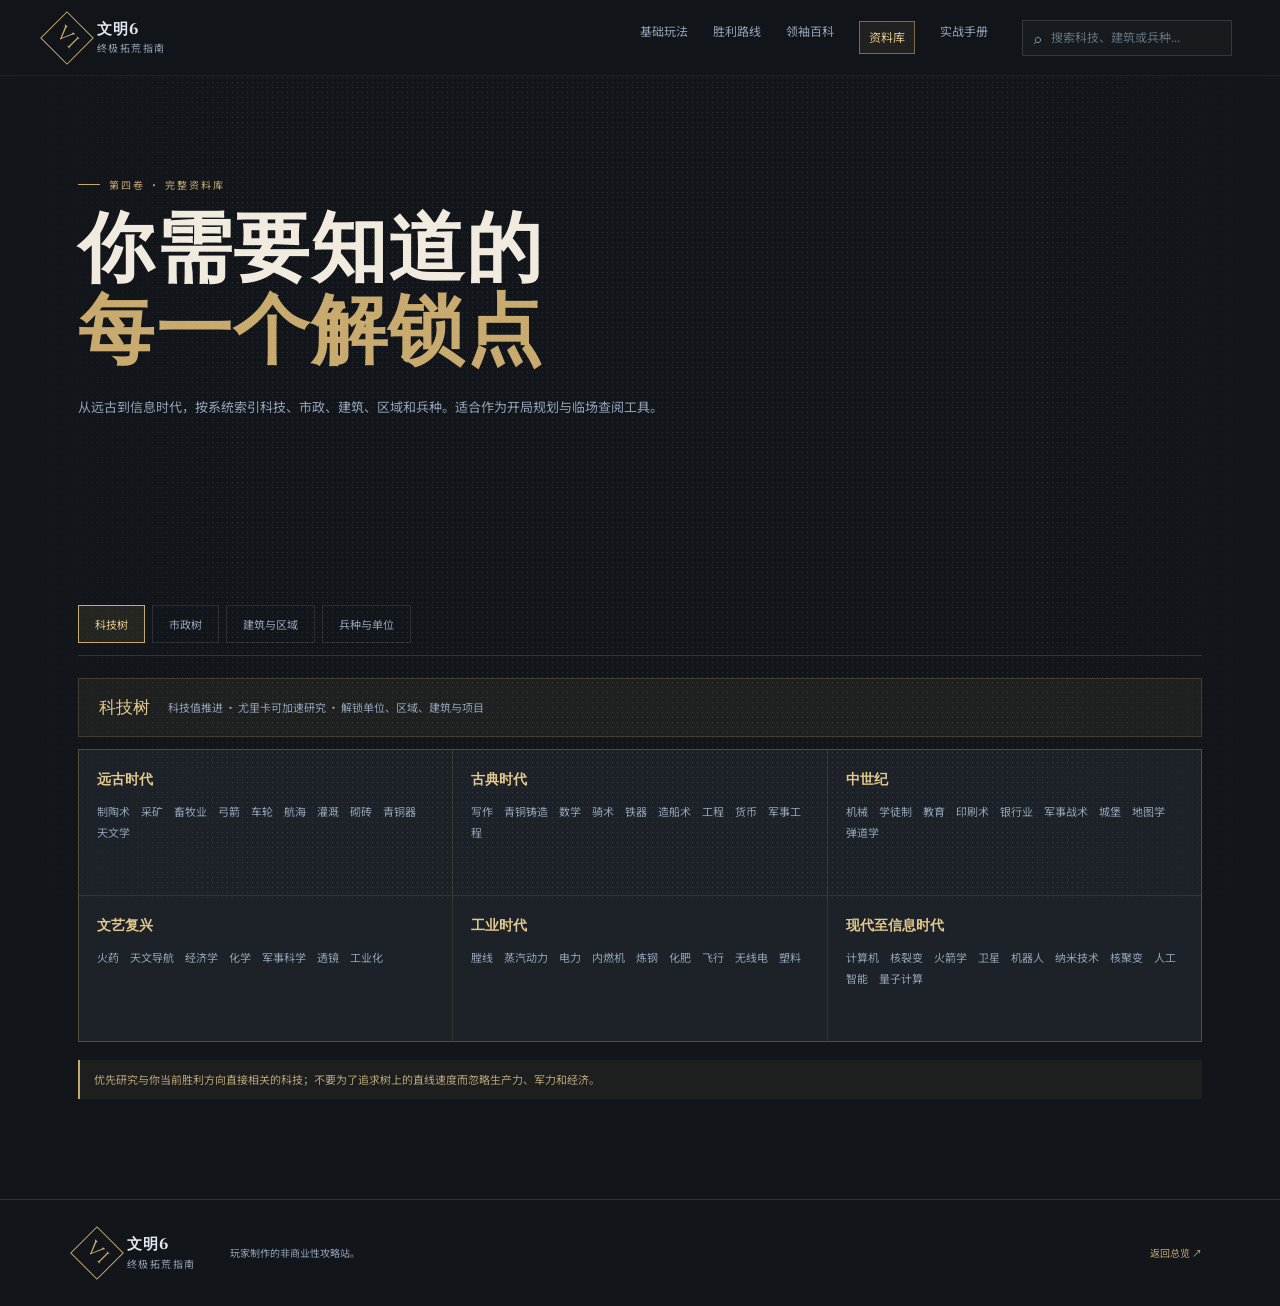
==== database.html @ f6fdc543 "Add README, database and playbook pages with style updates" ====
<!doctype html><html lang="zh-CN"><head><meta charset="UTF-8"/><meta name="viewport" content="width=device-width,initial-scale=1"/><meta name="description" content="文明6科技、市政、建筑、区域与兵种资料库。"/><title>资料库 · 文明6终极拓荒指南</title><link rel="preconnect" href="https://fonts.googleapis.com"/><link rel="preconnect" href="https://fonts.gstatic.com" crossorigin/><link href="https://fonts.googleapis.com/css2?family=Cinzel:wght@500;600;700&family=Noto+Sans+SC:wght@400;500;600;700&display=swap" rel="stylesheet"/><link rel="stylesheet" href="styles.css"/></head><body><div class="site-shell"><header class="site-header"><div class="nav-wrap"><a class="brand" href="index.html"><span class="brand-mark">VI</span><span><b>文明6</b><small>终极拓荒指南</small></span></a><button class="menu-toggle" type="button" aria-label="打开导航" aria-expanded="false">☰</button><nav class="main-nav"><a href="basics.html">基础玩法</a><a href="victories.html">胜利路线</a><a href="leaders.html">领袖百科</a><a class="database-nav" href="database.html">资料库</a><a href="playbook.html">实战手册</a></nav><label class="search-box"><span>⌕</span><input type="search" placeholder="搜索科技、建筑或兵种..."/></label></div></header><main><section class="page-hero container"><p class="eyebrow"><span></span> 第四卷 · 完整资料库</p><h1>你需要知道的<br/><em>每一个解锁点</em></h1><p>从远古到信息时代，按系统索引科技、市政、建筑、区域和兵种。适合作为开局规划与临场查阅工具。</p></section><section class="section container"><div class="database-tabs" role="tablist"><button class="database-tab active" data-db="tech" role="tab" aria-selected="true">科技树</button><button class="database-tab" data-db="civic" role="tab" aria-selected="false">市政树</button><button class="database-tab" data-db="building" role="tab" aria-selected="false">建筑与区域</button><button class="database-tab" data-db="unit" role="tab" aria-selected="false">兵种与单位</button></div><div class="database-panel active" data-db-panel="tech"><div class="db-summary"><b>科技树</b><span>科技值推进 · 尤里卡可加速研究 · 解锁单位、区域、建筑与项目</span></div><div class="era-columns"><div><h3>远古时代</h3><p>制陶术　采矿　畜牧业　弓箭　车轮　航海　灌溉　砌砖　青铜器　天文学</p></div><div><h3>古典时代</h3><p>写作　青铜铸造　数学　骑术　铁器　造船术　工程　货币　军事工程</p></div><div><h3>中世纪</h3><p>机械　学徒制　教育　印刷术　银行业　军事战术　城堡　地图学　弹道学</p></div><div><h3>文艺复兴</h3><p>火药　天文导航　经济学　化学　军事科学　透镜　工业化</p></div><div><h3>工业时代</h3><p>膛线　蒸汽动力　电力　内燃机　炼钢　化肥　飞行　无线电　塑料</p></div><div><h3>现代至信息时代</h3><p>计算机　核裂变　火箭学　卫星　机器人　纳米技术　核聚变　人工智能　量子计算</p></div></div><div class="db-tip">优先研究与你当前胜利方向直接相关的科技；不要为了追求树上的直线速度而忽略生产力、军力和经济。</div></div><div class="database-panel" data-db-panel="civic"><div class="db-summary"><b>市政树</b><span>文化值推进 · 鼓舞可加速研究 · 解锁政策卡、政府、区域与外交能力</span></div><div class="era-columns"><div><h3>远古时代</h3><p>法典　工艺　对外贸易　早期帝国　军事传统　神秘主义　国家劳动力</p></div><div><h3>古典时代</h3><p>防御战术　戏剧与诗歌　游戏与娱乐　军事训练　政治哲学　历史记录　神学</p></div><div><h3>中世纪</h3><p>民政　神权　封建主义　行会　中世纪集市　雇佣兵　海军传统</p></div><div><h3>文艺复兴</h3><p>外交服务　探索　人文主义　重商主义　改革教会　启蒙运动</p></div><div><h3>工业时代</h3><p>土木工程　殖民主义　民族主义　自然史　歌剧与芭蕾　焦土政策　城市化</p></div><div><h3>现代至信息时代</h3><p>资本主义　阶级斗争　保护主义　意识形态　大众传媒　动员　核计划　冷战　文化遗产　太空竞赛　全球化　社交媒体　未来公民</p></div></div><div class="db-tip">每次完成市政后检查政策槽位。科技路线不应忽视文化，因为政策卡决定你能否把领先转成胜利。</div></div><div class="database-panel" data-db-panel="building"><div class="db-summary"><b>建筑与区域</b><span>区域先于建筑 · 建筑链通常按基础、进阶、顶级三级升级</span></div><div class="catalog-grid"><article><h3>城市中心</h3><p>宫殿 · 纪念碑 · 谷仓 · 水车 · 古典城墙 · 中世纪城墙 · 文艺复兴城墙 · 下水道 · 防洪堤</p></article><article><h3>学院区</h3><p>图书馆 · 大学 · 研究实验室 · 伊斯兰学校 · 炼金术协会</p></article><article><h3>圣地</h3><p>神社 · 寺庙 · 礼拜堂 · 清真寺 · 犹太会堂 · 宝塔 · 大教堂 · 佛塔 · 瓦特寺</p></article><article><h3>商业中心</h3><p>市场 · 银行 · 证券交易所 · 大集市 · 镀金金库</p></article><article><h3>工业区</h3><p>工坊 · 工厂 · 发电厂 · 煤电厂 · 石油电厂 · 核电厂 · 电子工厂</p></article><article><h3>剧院广场</h3><p>露天剧场 · 博物馆 · 考古博物馆 · 艺术博物馆 · 广播中心 · 电影制片厂 · 玛拉埃</p></article><article><h3>军营</h3><p>兵营 · 马厩 · 军械库 · 军事学院 · 奥尔杜</p></article><article><h3>港口与机场</h3><p>灯塔 · 船坞 · 海港 · 机场 · 机库 · 空军基地</p></article><article><h3>娱乐、保护区与水上乐园</h3><p>竞技场 · 动物园 · 体育场 · 水族馆 · 小树林 · 圣所 · 城市公园</p></article><article><h3>政府与外交</h3><p>祖庭 · 谒见厅 · 军阀王座 · 外交部 · 大师礼拜堂 · 情报机构 · 国家历史博物馆</p></article></div><div class="db-tip">不要每座城市复制全套建筑链，先按城市职责选择区域，再补它真正需要的建筑。</div></div><div class="database-panel" data-db-panel="unit"><div class="db-summary"><b>兵种与单位</b><span>单位分为战斗、民用、支援、海军、空军和伟人系统</span></div><div class="unit-catalog"><article><h3>近战与侦察</h3><p>勇士 → 剑士 → 火枪手 → 线列步兵 → 步兵 → 机械化步兵</p><small>占城、护航与前排抗伤。</small></article><article><h3>远程单位</h3><p>投石兵 → 弓箭手 → 弩手 → 野战炮 → 机枪</p><small>依靠地形与前排掩护输出。</small></article><article><h3>骑兵与重骑兵</h3><p>骑手 → 重装骑手 → 骑士 → 胸甲骑兵 → 坦克 → 现代装甲</p><small>绕后、掠夺、追击和快速推进。</small></article><article><h3>攻城单位</h3><p>投石车 → 弩炮 → 炮 → 火箭炮</p><small>拆城防，必须有护卫与侦察。</small></article><article><h3>海军</h3><p>桨帆船 → 三列桨座 → 护卫舰 → 战列舰 → 导弹巡洋舰；潜艇 → 核潜艇</p><small>群岛地图与海岸胜利路线更重要。</small></article><article><h3>空军</h3><p>双翼机 → 战斗机 → 喷气战斗机；轰炸机 → 喷气轰炸机</p><small>机场与机库决定驻军容量。</small></article><article><h3>民用单位</h3><p>开拓者 · 工人 · 商人 · 间谍 · 传教士 · 使徒 · 考古学家 · 自然学家 · 摇滚乐队</p><small>避免暴露在前线。</small></article><article><h3>支援单位</h3><p>攻城塔 · 破城槌 · 医疗兵 · 观测气球 · 防空炮 · 军事工程师</p><small>支援加成常常决定攻城效率。</small></article></div><div class="db-tip">升级老兵通常比重新生产更快；远程适合大多数战争，骑兵适合开放地形，后期空军会改变战场尺度。</div></div></section></main><footer class="site-footer"><div class="container footer-inner"><div class="brand"><span class="brand-mark">VI</span><span><b>文明6</b><small>终极拓荒指南</small></span></div><p>玩家制作的非商业性攻略站。</p><a href="index.html">返回总览 ↗</a></div></footer></div><script src="site-nav.js"></script><script src="script.js"></script></body></html>
---- styles.css ----
:root{--bg:#12161a;--panel:#1c2228;--panel-2:#20282f;--gold:#c8aa6e;--gold-light:#e3c98f;--text:#e2e8f0;--muted:#94a3b8;--line:rgba(200,170,110,.2);--serif:Cinzel,Georgia,serif;--sans:"Noto Sans SC",system-ui,sans-serif}*{box-sizing:border-box}html{scroll-behavior:smooth}body{margin:0;background:var(--bg);color:var(--text);font-family:var(--sans);font-size:14px;line-height:1.7}body:before{content:"";position:fixed;inset:0;pointer-events:none;opacity:.13;background-image:radial-gradient(#fff 0.5px,transparent .5px);background-size:5px 5px;mask-image:linear-gradient(90deg,transparent,black 20%,black 80%,transparent);z-index:4}.site-shell{overflow:hidden}.container{max-width:1180px;margin:auto;padding-left:28px;padding-right:28px}.site-header{height:76px;position:sticky;top:0;z-index:10;background:rgba(18,22,26,.88);border-bottom:1px solid rgba(255,255,255,.06);backdrop-filter:blur(16px)}.nav-wrap{height:100%;max-width:1240px;margin:auto;padding:0 28px;display:flex;align-items:center;gap:34px}.brand{display:flex;gap:11px;align-items:center;text-decoration:none;color:var(--text);flex-shrink:0}.brand-mark{font-family:var(--serif);font-size:20px;color:var(--gold);border:1px solid var(--gold);width:38px;height:38px;display:grid;place-items:center;transform:rotate(45deg)}.brand-mark::first-letter{transform:rotate(-45deg)}.brand>span:last-child{display:grid;line-height:1.15}.brand b{font-family:var(--serif);font-size:15px;letter-spacing:.06em}.brand small{color:var(--muted);font-size:10px;letter-spacing:.14em;margin-top:4px}.main-nav{display:flex;gap:25px;margin-left:auto}.main-nav a,.small-link{color:var(--muted);text-decoration:none;font-size:12px;transition:color .2s}.main-nav a:hover,.small-link:hover{color:var(--gold-light)}.search-box{height:36px;width:210px;border:1px solid rgba(255,255,255,.12);display:flex;align-items:center;padding:0 11px;gap:8px;color:var(--muted);background:rgba(255,255,255,.025)}.search-box input{background:none;border:0;outline:0;color:var(--text);width:100%;font:inherit;font-size:12px}.search-box input::placeholder{color:#657280}.menu-toggle{display:none;background:none;border:0;color:var(--gold);font-size:22px}.hero{min-height:560px;display:grid;grid-template-columns:1fr 1fr;align-items:center;position:relative}.hero-copy{padding:75px 0 65px;position:relative;z-index:1}.eyebrow{font-size:10px;color:var(--gold);letter-spacing:.2em;text-transform:uppercase;margin:0 0 17px;display:flex;align-items:center;gap:9px}.eyebrow span{display:inline-block;width:22px;height:1px;background:var(--gold)}h1,h2,h3,p{margin-top:0}h1,h2,h3{font-family:var(--serif);font-weight:600}h1{font-size:clamp(42px,5.6vw,75px);line-height:1.08;letter-spacing:.02em;margin:0;color:#f0eadf}h1 em{color:var(--gold);font-style:normal}.hero-lede{font-family:var(--serif);font-size:18px;color:var(--gold-light);letter-spacing:.1em;margin:21px 0 12px}.hero-text{color:var(--muted);max-width:420px;font-size:13px}.hero-actions{display:flex;gap:12px;margin-top:30px}.button{display:inline-flex;gap:18px;align-items:center;text-decoration:none;padding:11px 16px;font-size:12px;transition:.25s}.button-primary{background:var(--gold);color:#13171b}.button-primary:hover{background:var(--gold-light);transform:translateY(-2px)}.button-ghost{border:1px solid rgba(200,170,110,.45);color:var(--gold-light)}.button-ghost:hover{background:rgba(200,170,110,.1)}.hero-stats{display:flex;gap:38px;margin-top:56px}.hero-stats div{display:grid;border-left:1px solid var(--gold);padding-left:11px}.hero-stats strong{font-family:var(--serif);color:var(--gold-light);font-size:21px;line-height:1}.hero-stats span{font-size:10px;color:var(--muted);margin-top:5px}.hero-art{height:440px;position:relative;background:radial-gradient(circle at 48% 48%,rgba(200,170,110,.14),transparent 43%),linear-gradient(145deg,transparent 30%,rgba(200,170,110,.05));border-left:1px solid var(--line);clip-path:polygon(18% 0,100% 0,100% 100%,0 100%,0 20%)}.hero-art:before,.hero-art:after{content:"";position:absolute;border:1px solid var(--line);inset:42px;transform:rotate(45deg)}.hero-art:after{inset:85px;transform:rotate(45deg);border-color:rgba(200,170,110,.12)}.orbital{position:absolute;border:1px solid rgba(200,170,110,.2);border-radius:50%;width:340px;height:180px;left:120px;top:130px;transform:rotate(35deg)}.orbital-two{width:170px;height:360px;left:205px;top:40px;transform:rotate(-25deg)}.compass{position:absolute;top:150px;left:45%;font-family:var(--serif);color:var(--gold);display:grid;gap:30px;text-align:center;font-size:10px}.compass i{font-size:72px;font-style:normal;line-height:.7;text-shadow:0 0 30px rgba(200,170,110,.5)}.era-card,.stat-pill{position:absolute;background:rgba(28,34,40,.9);border:1px solid rgba(200,170,110,.35);padding:12px 15px;backdrop-filter:blur(8px)}.era-card{right:12%;top:15%;display:grid}.era-card span,.era-card small{font-size:9px;color:var(--muted);letter-spacing:.12em}.era-card b{font-family:var(--serif);color:var(--gold-light);margin:2px 0}.stat-pill{font-size:10px;color:var(--muted)}.stat-pill b{color:var(--gold-light);font-size:14px}.pill-one{left:8%;bottom:21%}.pill-two{right:9%;bottom:12%}.section{padding-top:92px;padding-bottom:100px}.tinted{background:linear-gradient(180deg,rgba(255,255,255,.025),transparent 90%);border-top:1px solid rgba(255,255,255,.035);border-bottom:1px solid rgba(255,255,255,.035)}.section-heading{display:flex;justify-content:space-between;align-items:end;margin-bottom:37px}.section-heading h2{font-size:33px;letter-spacing:.04em;margin:0}.section-heading>p{color:var(--muted);font-size:12px;text-align:right;margin:0}.victory-grid{display:grid;grid-template-columns:repeat(3,1fr);gap:1px;background:var(--line);border:1px solid var(--line)}.victory-card{background:var(--panel);min-height:217px;padding:25px 25px 22px;position:relative;transition:.3s;cursor:pointer}.victory-card:hover,.victory-card:focus{background:#252e36;outline:0}.victory-card.featured{background:linear-gradient(145deg,#353027,var(--panel));border-top:2px solid var(--gold)}.card-number{position:absolute;right:22px;top:20px;color:#56616c;font-family:var(--serif);font-size:11px}.card-icon{font-size:33px;color:var(--gold);line-height:1;margin-bottom:22px}.victory-card h3{font-size:19px;margin-bottom:8px}.victory-card p{color:var(--muted);font-size:12px;margin-bottom:22px}.text-button{background:none;border:0;color:var(--gold-light);padding:0;font:inherit;font-size:11px;cursor:pointer}.text-button span{font-size:16px;margin-left:7px}.filter-row{display:flex;gap:8px;margin-bottom:25px;flex-wrap:wrap}.filter{padding:8px 13px;color:var(--muted);background:none;border:1px solid rgba(255,255,255,.1);font:inherit;font-size:11px;cursor:pointer}.filter span{margin-left:6px;color:#647180}.filter.active,.filter:hover{color:var(--gold-light);border-color:var(--gold);background:rgba(200,170,110,.08)}.leader-grid{display:grid;grid-template-columns:repeat(2,1fr);gap:12px}.leader-card{background:var(--panel);border:1px solid rgba(255,255,255,.06);padding:13px;display:flex;gap:15px;position:relative;transition:.25s}.leader-card:hover{border-color:var(--line);transform:translateY(-2px)}.leader-portrait{width:83px;min-width:83px;height:103px;display:grid;place-items:center;font-family:var(--serif);font-size:32px;color:rgba(255,255,255,.76);background:#594538;position:relative;overflow:hidden}.leader-portrait:after{content:"";position:absolute;inset:0;background:linear-gradient(135deg,transparent 35%,rgba(200,170,110,.35));mix-blend-mode:screen}.portrait-korea{background:#334c57}.portrait-greece{background:#4e5561}.portrait-zulu{background:#594b35}.leader-info{padding:3px 23px 0 0}.leader-civ{font-size:9px;color:var(--gold);letter-spacing:.13em}.leader-info h3{font-size:16px;margin:4px 0 5px}.leader-info p{font-size:11px;color:var(--muted);margin-bottom:9px}.leader-tags{display:flex;gap:6px}.leader-tags span,.era-tag{font-size:9px;color:#9b8e70;background:rgba(200,170,110,.1);padding:2px 6px}.leader-arrow{position:absolute;right:15px;top:14px;color:var(--gold);font-size:17px}.leader-card.is-hidden{display:none}.timeline{border-left:1px solid var(--line);padding-left:34px;max-width:850px;margin:50px auto 0}.timeline-item{position:relative;display:grid;grid-template-columns:1fr;gap:12px;padding-bottom:46px}.timeline-item:last-child{padding-bottom:0}.timeline-marker{position:absolute;left:-51px;top:0;width:32px;height:32px;border:1px solid #56616c;background:var(--bg);display:grid;place-items:center;font-family:var(--serif);font-size:11px;color:#788594}.timeline-item.current .timeline-marker{border-color:var(--gold);color:var(--gold);box-shadow:0 0 0 5px rgba(200,170,110,.08)}.timeline-time{font-size:10px;color:var(--gold);letter-spacing:.15em}.timeline h3{font-size:20px;margin:6px 0}.timeline h3 i{color:var(--muted);font-family:var(--sans);font-size:12px;font-style:normal}.timeline p{font-size:12px;color:var(--muted);max-width:680px}.progress{height:2px;background:#303a42;max-width:390px;margin-top:17px}.progress span{display:block;height:100%;background:var(--gold)}.table-wrap{overflow-x:auto}table{width:100%;border-collapse:collapse;min-width:720px;background:var(--panel);font-size:12px}th{text-align:left;color:var(--gold);font-size:10px;font-weight:500;letter-spacing:.12em;background:#252e35}th,td{padding:16px;border-bottom:1px solid rgba(255,255,255,.06)}td{color:var(--muted)}td:first-child{color:var(--text);display:flex;gap:10px;align-items:center}.district-icon{color:var(--gold);font-size:18px}.yield{font-size:11px}.science-text{color:#83c0bd}.faith-text{color:#d9aee0}.gold-text{color:#d6ae5c}.production-text{color:#dd8f76}.site-footer{border-top:1px solid var(--line);padding:34px 0}.footer-inner{display:flex;align-items:center;gap:35px}.footer-inner p{font-size:10px;color:var(--muted);margin:0 auto 0 0}.footer-inner>a{color:var(--gold);font-size:10px;text-decoration:none}.copyright{font-size:9px;color:#657280;letter-spacing:.08em}.modal{width:min(520px,calc(100% - 32px));background:var(--panel-2);color:var(--text);border:1px solid var(--gold);padding:37px;box-shadow:0 24px 80px #000;position:relative}.modal::backdrop{background:rgba(0,0,0,.75);backdrop-filter:blur(5px)}.modal h2{font-size:28px;margin:0 0 9px}.modal>p:not(.eyebrow){color:var(--muted);font-size:13px}.modal-close{position:absolute;right:15px;top:10px;border:0;background:none;color:var(--gold);font-size:25px;cursor:pointer}.modal-steps{border-top:1px solid var(--line);margin-top:24px;padding-top:18px}.modal-steps div{padding:9px 0;color:var(--muted);font-size:12px}.modal-steps b{color:var(--gold-light);margin-right:10px}.search-match{outline:1px solid var(--gold);outline-offset:2px}
@media (max-width:850px){.main-nav{gap:12px}.nav-wrap{gap:16px}.search-box{width:160px}.hero{grid-template-columns:1fr}.hero-art{height:300px;min-height:300px;margin-top:-20px}.orbital{left:28%;top:65px}.orbital-two{left:42%;top:10px}.compass{top:85px}.era-card{top:8%}.pill-one{bottom:10%}.pill-two{bottom:3%}.victory-grid{grid-template-columns:repeat(2,1fr)}}
@media (max-width:620px){.container{padding-left:18px;padding-right:18px}.site-header{height:66px}.nav-wrap{padding:0 18px}.main-nav{display:none;position:absolute;top:66px;left:0;right:0;padding:14px 18px;background:#171d22;border-bottom:1px solid var(--line);flex-direction:column;gap:4px}.main-nav.open{display:flex}.main-nav a{padding:6px}.menu-toggle{display:block;margin-left:auto}.search-box{width:36px;border:0;padding:0}.search-box span{font-size:25px}.search-box input{display:none}.brand-mark{width:32px;height:32px;font-size:16px}.brand b{font-size:13px}.brand small{font-size:8px}.hero-copy{padding-top:58px}.hero{min-height:unset}.hero-art{margin-top:10px}.hero-stats{gap:20px;margin-top:40px}.section{padding-top:65px;padding-bottom:70px}.section-heading{display:block;margin-bottom:28px}.section-heading>p{text-align:left;margin-top:12px}.section-heading h2{font-size:26px}.victory-grid,.leader-grid{grid-template-columns:1fr}.victory-card{min-height:190px}.leader-card{min-height:126px}.leader-portrait{width:68px;min-width:68px;height:92px}.leader-info h3{font-size:14px}.timeline{padding-left:24px;margin-left:8px}.timeline-marker{left:-41px}.footer-inner{align-items:flex-start;flex-direction:column;gap:18px}.footer-inner p{margin:0}.footer-inner>a{margin-top:-7px}.copyright{margin-top:5px}}
.basics-section{background:radial-gradient(circle at 10% 20%,rgba(200,170,110,.06),transparent 28%)}
.basics-section>.section-heading,.basics-section>.basics-grid,.basics-section>.resource-strip{width:calc(100% - 56px);max-width:1180px;margin-left:auto;margin-right:auto}
.basics-section>.section-heading{margin-bottom:37px}
.basics-grid{display:grid;grid-template-columns:repeat(4,1fr);gap:1px;background:var(--line);border:1px solid var(--line)}
.basic-card{background:var(--panel);padding:23px 20px 21px;min-height:270px;position:relative}.basic-card:hover{background:#252e36}.basic-no{position:absolute;right:17px;top:17px;color:#586570;font:11px var(--serif)}.basic-icon{color:var(--gold);font-size:27px;margin-bottom:19px}.basic-card h3{font-size:17px;margin-bottom:10px}.basic-card p{color:var(--muted);font-size:11px;line-height:1.8;margin-bottom:17px}.tip-line{color:var(--gold-light);border-top:1px solid var(--line);padding-top:10px;font-size:10px}.resource-strip{display:grid;grid-template-columns:repeat(4,1fr);gap:1px;margin-top:25px;background:var(--line);border:1px solid var(--line)}.resource-strip div{background:#181e23;padding:14px 16px;display:grid;gap:3px}.resource-strip b{font-family:var(--serif);font-size:12px;color:var(--gold-light)}.resource-strip span{font-size:10px;color:var(--muted)}
.roadmap-notes{display:grid;grid-template-columns:repeat(3,1fr);gap:12px;margin:45px auto 0;max-width:850px}.roadmap-notes div{border:1px solid rgba(255,255,255,.08);padding:15px;background:rgba(255,255,255,.025);display:grid;gap:6px}.roadmap-notes b{font-family:var(--serif);font-size:12px;color:var(--gold-light)}.roadmap-notes span{color:var(--muted);font-size:10px;line-height:1.7}.advanced-grid{display:grid;grid-template-columns:repeat(3,1fr);gap:12px}.advanced-grid article{background:var(--panel);border:1px solid rgba(255,255,255,.06);padding:22px;min-height:180px}.advanced-grid article:hover{border-color:var(--line)}.advanced-grid article>span{font:12px var(--serif);color:var(--gold)}.advanced-grid h3{font-size:15px;margin:13px 0 8px}.advanced-grid p{color:var(--muted);font-size:11px;margin:0}.glossary{display:grid;grid-template-columns:repeat(3,1fr);gap:1px;background:var(--line);border:1px solid var(--line)}.glossary div{padding:18px;background:var(--panel)}.glossary b{font:13px var(--serif);color:var(--gold-light)}.glossary p{color:var(--muted);font-size:11px;margin:6px 0 0}.portrait-japan{background:#6b3f3d}.portrait-australia{background:#35545b}.portrait-mongolia{background:#645135}.portrait-egypt{background:#645c3c}.portrait-rome{background:#4c4c5d}
@media (max-width:850px){.basics-grid{grid-template-columns:repeat(2,1fr)}.resource-strip{grid-template-columns:repeat(2,1fr)}.advanced-grid{grid-template-columns:repeat(2,1fr)}.glossary{grid-template-columns:repeat(2,1fr)}.roadmap-notes{grid-template-columns:1fr}}
@media (max-width:620px){.basics-grid,.resource-strip,.advanced-grid,.glossary{grid-template-columns:1fr}.basic-card{min-height:unset}.resource-strip div{padding:12px}.advanced-grid article{min-height:unset}.roadmap-notes{margin-top:34px}}
.basics-section>.section-heading,.basics-section>.basics-grid,.basics-section>.resource-strip{width:calc(100% - 36px)}
.encyclopedia-section{background:linear-gradient(180deg,rgba(200,170,110,.045),transparent 75%)}
.encyclopedia-tabs{display:flex;gap:7px;flex-wrap:wrap;margin-bottom:22px;border-bottom:1px solid var(--line);padding-bottom:12px}.encyclopedia-tab{font:11px var(--sans);color:var(--muted);background:none;border:1px solid rgba(255,255,255,.08);padding:9px 13px;cursor:pointer;transition:.2s}.encyclopedia-tab:hover,.encyclopedia-tab.active{color:var(--gold-light);border-color:var(--gold);background:rgba(200,170,110,.1)}.encyclopedia-panel{display:none}.encyclopedia-panel.active{display:block;animation:fade-in .25s ease}.panel-intro{display:flex;gap:17px;padding:22px;background:rgba(200,170,110,.07);border:1px solid var(--line);margin-bottom:12px}.panel-symbol{font-size:38px;line-height:1;color:var(--gold);font-family:var(--serif)}.panel-intro h3{font-size:19px;margin:0 0 5px}.panel-intro p{margin:0;color:var(--muted);font-size:12px;max-width:760px}.knowledge-grid{display:grid;grid-template-columns:repeat(4,1fr);gap:1px;background:var(--line);border:1px solid var(--line)}.knowledge-grid article{background:var(--panel);padding:19px;min-height:190px}.knowledge-grid article b{font:14px var(--serif);color:var(--gold-light)}.knowledge-grid article p{font-size:11px;color:var(--muted);margin:10px 0 13px}.knowledge-grid article small{display:block;border-top:1px solid var(--line);padding-top:9px;color:#9a8866;font-size:10px}.faq-list{max-width:900px;margin:auto;border-top:1px solid var(--line)}details{border-bottom:1px solid var(--line);padding:17px 3px}summary{cursor:pointer;list-style:none;font:15px var(--serif);color:var(--text);display:flex;justify-content:space-between;gap:20px}summary::-webkit-details-marker{display:none}summary span{font:20px var(--sans);color:var(--gold);transition:transform .2s}details[open] summary span{transform:rotate(45deg)}details p{max-width:800px;color:var(--muted);font-size:12px;margin:12px 30px 2px 0;animation:fade-in .25s ease}@keyframes fade-in{from{opacity:0;transform:translateY(4px)}to{opacity:1;transform:translateY(0)}}
@media (max-width:850px){.knowledge-grid{grid-template-columns:repeat(2,1fr)}}
@media (max-width:620px){.encyclopedia-tabs{display:grid;grid-template-columns:repeat(2,1fr)}.encyclopedia-tab{width:100%}.panel-intro{padding:17px}.panel-symbol{font-size:29px}.panel-intro h3{font-size:16px}.knowledge-grid{grid-template-columns:1fr}.knowledge-grid article{min-height:unset}.faq-list summary{font-size:13px}}
.leader-portrait{border-radius:2px;box-shadow:inset 0 0 0 1px rgba(255,255,255,.08),inset 0 -24px 35px rgba(0,0,0,.25)}.leader-portrait span{position:relative;z-index:2;width:48px;height:48px;border:1px solid rgba(227,201,143,.72);border-radius:50%;display:grid;place-items:center;color:#f5e9c9;font-family:var(--serif);font-size:20px;text-shadow:0 2px 6px #000;background:rgba(18,22,26,.28)}.leader-portrait:before{content:"✦";position:absolute;top:6px;left:8px;color:rgba(227,201,143,.65);font-size:12px;z-index:2}.portrait-china{background:linear-gradient(145deg,#7c4540,#252d38)}.portrait-arabia{background:linear-gradient(145deg,#5d714b,#26353b)}.portrait-france{background:linear-gradient(145deg,#4b587c,#604b56)}.portrait-maori{background:linear-gradient(145deg,#2d5b5d,#192d34)}.portrait-colombia{background:linear-gradient(145deg,#80683c,#3c4d59)}
.leader-portrait.has-avatar{background-position:center;background-size:cover}.leader-portrait.has-avatar:after{background:linear-gradient(180deg,transparent 42%,rgba(18,22,26,.82))}.leader-portrait.has-avatar span{align-self:end;margin-bottom:8px;width:auto;height:auto;border:0;border-radius:0;background:none;color:#f6e9c8;font-size:13px;text-shadow:0 1px 5px #000}.leader-portrait img{position:absolute;inset:0;width:100%;height:100%;object-fit:cover;object-position:center top;z-index:1}.leader-portrait.avatar-fallback:after{background:linear-gradient(135deg,transparent 35%,rgba(200,170,110,.35))}.leader-arrow{display:none}
.portrait-korea{background-image:url("assets/leaders/sejong.png");background-size:cover;background-position:center top}.portrait-greece{background-image:url("assets/leaders/pericles.png");background-size:cover;background-position:center top}.portrait-japan{background-image:url("assets/leaders/hojo.png");background-size:cover;background-position:center center}.portrait-egypt{background-image:url("assets/leaders/cleopatra.png");background-size:cover;background-position:center top}.portrait-korea span,.portrait-greece span,.portrait-japan span,.portrait-egypt span{align-self:end;margin-bottom:8px;width:auto;height:auto;border:0;border-radius:0;background:linear-gradient(transparent,rgba(18,22,26,.85));padding:18px 8px 3px;color:#f6e9c8;font-size:13px;text-shadow:0 1px 5px #000}
.portrait-de{background-image:url("assets/leaders/barbarossa.png");background-size:cover;background-position:center top}.portrait-zulu{background-image:url("assets/leaders/shaka.png");background-size:cover;background-position:center top}.portrait-australia{background-image:url("assets/leaders/john-curtin.png");background-size:cover;background-position:center center}.portrait-mongolia{background-image:url("assets/leaders/genghis-khan.png");background-size:cover;background-position:center top}.portrait-rome{background-image:url("assets/leaders/trajan.png");background-size:cover;background-position:center top}.portrait-china{background-image:url("assets/leaders/qin.png");background-size:cover;background-position:center top}.portrait-arabia{background-image:url("assets/leaders/saladin.png");background-size:cover;background-position:center top}.portrait-france{background-image:url("assets/leaders/catherine.png");background-size:cover;background-position:center top}.portrait-maori{background-image:url("assets/leaders/kupe.png");background-size:cover;background-position:center top}.portrait-colombia{background-image:url("assets/leaders/bolivar.jpg");background-size:cover;background-position:center top}.portrait-de span,.portrait-zulu span,.portrait-australia span,.portrait-mongolia span,.portrait-rome span,.portrait-china span,.portrait-arabia span,.portrait-france span,.portrait-maori span,.portrait-colombia span{align-self:end;margin-bottom:8px;width:auto;height:auto;border:0;border-radius:0;background:linear-gradient(transparent,rgba(18,22,26,.85));padding:18px 8px 3px;color:#f6e9c8;font-size:13px;text-shadow:0 1px 5px #000}
.playbook-section{background:radial-gradient(circle at 90% 10%,rgba(200,170,110,.06),transparent 30%)}.playbook-layout{display:grid;grid-template-columns:1fr 1.35fr;gap:24px}.build-order{border:1px solid var(--line);background:var(--panel)}.build-order-head{display:flex;justify-content:space-between;padding:17px 19px;border-bottom:1px solid var(--line);font:13px var(--serif);color:var(--gold-light)}.build-order-head b{font:10px var(--sans);color:var(--muted);font-weight:400}.build-order ol{list-style:none;padding:0;margin:0}.build-order li{display:grid;grid-template-columns:29px 1fr auto;align-items:center;gap:10px;padding:16px 19px;border-bottom:1px solid rgba(255,255,255,.06)}.build-order li>span{font:11px var(--serif);color:var(--gold)}.build-order li b{font-size:12px}.build-order li small{display:block;color:var(--muted);font-size:10px;line-height:1.55}.build-order li em{font:9px var(--sans);color:#8b7b5f;font-style:normal;white-space:nowrap}.route-matrix{display:grid;grid-template-columns:repeat(2,1fr);gap:12px}.route-card{border:1px solid rgba(255,255,255,.08);background:var(--panel);padding:18px;min-height:215px;position:relative}.route-card>span{font:9px var(--serif);letter-spacing:.15em;color:var(--gold)}.route-card h3{font-size:18px;margin:9px 0 4px}.route-card>p{font-size:11px;color:var(--muted);margin-bottom:20px}.route-card div{border-top:1px solid rgba(255,255,255,.08);padding:8px 0 0;margin-top:8px;display:grid;gap:2px}.route-card div b{font-size:10px;color:var(--gold-light)}.route-card div small{font-size:10px;color:var(--muted)}.route-science{border-top:2px solid #77b5b4}.route-culture{border-top:2px solid #cf9dca}.route-domination{border-top:2px solid #cf866d}.route-faith{border-top:2px solid #b99cdb}.resource-guide{display:grid;grid-template-columns:repeat(4,1fr);gap:1px;background:var(--line);border:1px solid var(--line)}.resource-column{background:var(--panel);padding:21px}.resource-column h3{font-size:15px;margin-bottom:8px}.resource-column p{font-size:11px;color:var(--muted);min-height:75px}.resource-column ul{list-style:none;padding:10px 0 0;margin:0;border-top:1px solid var(--line)}.resource-column li{font-size:10px;color:#aaa68f;padding:4px 0}.resource-column li:before{content:'·';color:var(--gold);margin-right:7px}
@media (max-width:850px){.playbook-layout{grid-template-columns:1fr}.resource-guide{grid-template-columns:repeat(2,1fr)}}
@media (max-width:620px){.build-order li{grid-template-columns:25px 1fr}.build-order li em{grid-column:2}.route-matrix,.resource-guide{grid-template-columns:1fr}.resource-column p{min-height:unset}}
.leader-portrait{width:83px!important;min-width:83px!important;height:83px!important;align-self:center;border-radius:50%!important;border:2px solid rgba(200,170,110,.72);background-size:cover!important;background-position:center!important;box-shadow:0 0 0 4px rgba(18,22,26,.75),0 5px 16px rgba(0,0,0,.32)}.leader-portrait span{align-self:end!important;margin-bottom:0!important;width:100%!important;height:auto!important;border:0!important;border-radius:0!important;background:linear-gradient(transparent,rgba(18,22,26,.88))!important;padding:18px 5px 4px!important;color:#f6e9c8!important;font-size:13px!important;text-shadow:0 1px 5px #000}.leader-arrow{display:none!important}@media (max-width:620px){.leader-portrait{width:68px!important;min-width:68px!important;height:68px!important}}
.leader-portrait span{display:none!important}.main-nav .database-nav{color:var(--gold-light);border:1px solid rgba(200,170,110,.55);padding:5px 9px;background:rgba(200,170,110,.08)}
.leader-directory{margin-top:24px;border:1px solid var(--line);background:rgba(28,34,40,.78);padding:24px;animation:fade-in .25s ease}.directory-head{display:flex;justify-content:space-between;gap:30px;align-items:end;padding-bottom:18px;border-bottom:1px solid var(--line)}.directory-head h3{font-size:21px;margin:5px 0 0}.directory-head p{max-width:430px;color:var(--muted);font-size:11px;margin:0}.directory-grid{display:grid;grid-template-columns:repeat(4,1fr);gap:1px;margin-top:14px;background:var(--line);border:1px solid var(--line)}.directory-grid>div{background:var(--panel);padding:16px;min-height:135px}.directory-grid b{font:12px var(--serif);color:var(--gold-light)}.directory-grid p{font-size:10px;color:var(--muted);line-height:1.65;margin:8px 0 0}.directory-note{color:#8f815f;font-size:10px;margin:15px 0 0}.filter-directory{border-color:rgba(200,170,110,.35)!important;color:var(--gold-light)!important}
@media (max-width:850px){.directory-grid{grid-template-columns:repeat(2,1fr)}.directory-head{display:block}.directory-head p{margin-top:10px}}
@media (max-width:620px){.leader-directory{padding:15px}.directory-grid{grid-template-columns:1fr}.directory-grid>div{min-height:unset}.filter-directory{width:100%}}
.database-section{background:radial-gradient(circle at 8% 10%,rgba(200,170,110,.05),transparent 30%)}.database-tabs{display:flex;gap:7px;flex-wrap:wrap;border-bottom:1px solid var(--line);padding-bottom:12px;margin-bottom:22px}.database-tab{font:11px var(--sans);color:var(--muted);background:none;border:1px solid rgba(255,255,255,.1);padding:10px 16px;cursor:pointer}.database-tab:hover,.database-tab.active{border-color:var(--gold);color:var(--gold-light);background:rgba(200,170,110,.1)}.database-panel{display:none}.database-panel.active{display:block;animation:fade-in .25s ease}.db-summary{display:flex;gap:18px;align-items:center;padding:17px 20px;border:1px solid var(--line);background:rgba(200,170,110,.07);margin-bottom:12px}.db-summary b{font:17px var(--serif);color:var(--gold-light);white-space:nowrap}.db-summary span{font-size:11px;color:var(--muted)}.era-columns{display:grid;grid-template-columns:repeat(3,1fr);gap:1px;background:var(--line);border:1px solid var(--line)}.era-columns>div{background:var(--panel);padding:18px;min-height:145px}.era-columns h3,.catalog-grid h3,.unit-catalog h3{font-size:14px;color:var(--gold-light);margin-bottom:9px}.era-columns p,.catalog-grid p,.unit-catalog p{font-size:11px;color:var(--muted);line-height:1.9;margin:0}.db-tip{border-left:2px solid var(--gold);margin-top:18px;padding:10px 14px;background:rgba(200,170,110,.06);color:#b8a47b;font-size:11px}.catalog-grid{display:grid;grid-template-columns:repeat(3,1fr);gap:1px;background:var(--line);border:1px solid var(--line)}.catalog-grid article{background:var(--panel);padding:18px;min-height:145px}.unit-catalog{display:grid;grid-template-columns:repeat(4,1fr);gap:1px;background:var(--line);border:1px solid var(--line)}.unit-catalog article{background:var(--panel);padding:18px;min-height:175px}.unit-catalog small{display:block;border-top:1px solid var(--line);margin-top:11px;padding-top:9px;color:#988660;font-size:10px;line-height:1.7}.database-section+.section{border-top:0}@media (max-width:850px){.era-columns{grid-template-columns:repeat(2,1fr)}.catalog-grid{grid-template-columns:repeat(2,1fr)}.unit-catalog{grid-template-columns:repeat(2,1fr)}}@media (max-width:620px){.database-tabs{display:grid;grid-template-columns:repeat(2,1fr)}.database-tab{width:100%}.db-summary{display:block}.db-summary span{display:block;margin-top:6px}.era-columns,.catalog-grid,.unit-catalog{grid-template-columns:1fr}.era-columns>div,.catalog-grid article,.unit-catalog article{min-height:unset}}
.page-hero{padding-top:100px;padding-bottom:80px;min-height:360px;display:flex;flex-direction:column;justify-content:center}.page-hero h1{font-size:clamp(42px,6vw,76px);margin:0 0 20px}.page-hero h1 em{color:var(--gold);font-style:normal}.page-hero>p:last-child{max-width:650px;color:var(--muted);font-size:13px;line-height:2}.main-nav a.current{color:var(--gold-light)}.timeline-grid,.route-grid,.advice-grid{display:grid;grid-template-columns:repeat(4,1fr);gap:12px}.timeline-card,.route-card,.advice-grid article{padding:24px;border:1px solid var(--line);background:rgba(255,255,255,.025);min-height:190px}.timeline-card span,.route-code{color:var(--gold);font-size:10px;letter-spacing:.14em}.timeline-card h3,.route-card h3,.advice-grid h3{margin:18px 0 10px}.timeline-card p,.route-card p,.advice-grid p{color:var(--muted);font-size:12px;line-height:1.9}.route-card{min-height:230px}.route-card b{display:block;color:var(--gold-light);font-size:10px;line-height:1.7;margin-top:18px}.advice-grid{grid-template-columns:repeat(2,1fr)}.advice-grid article{min-height:150px}@media(max-width:760px){.timeline-grid,.route-grid{grid-template-columns:repeat(2,1fr)}}@media(max-width:520px){.page-hero{padding-top:70px;padding-bottom:55px;min-height:300px}.timeline-grid,.route-grid,.advice-grid{grid-template-columns:1fr}.timeline-card,.route-card{min-height:0}}
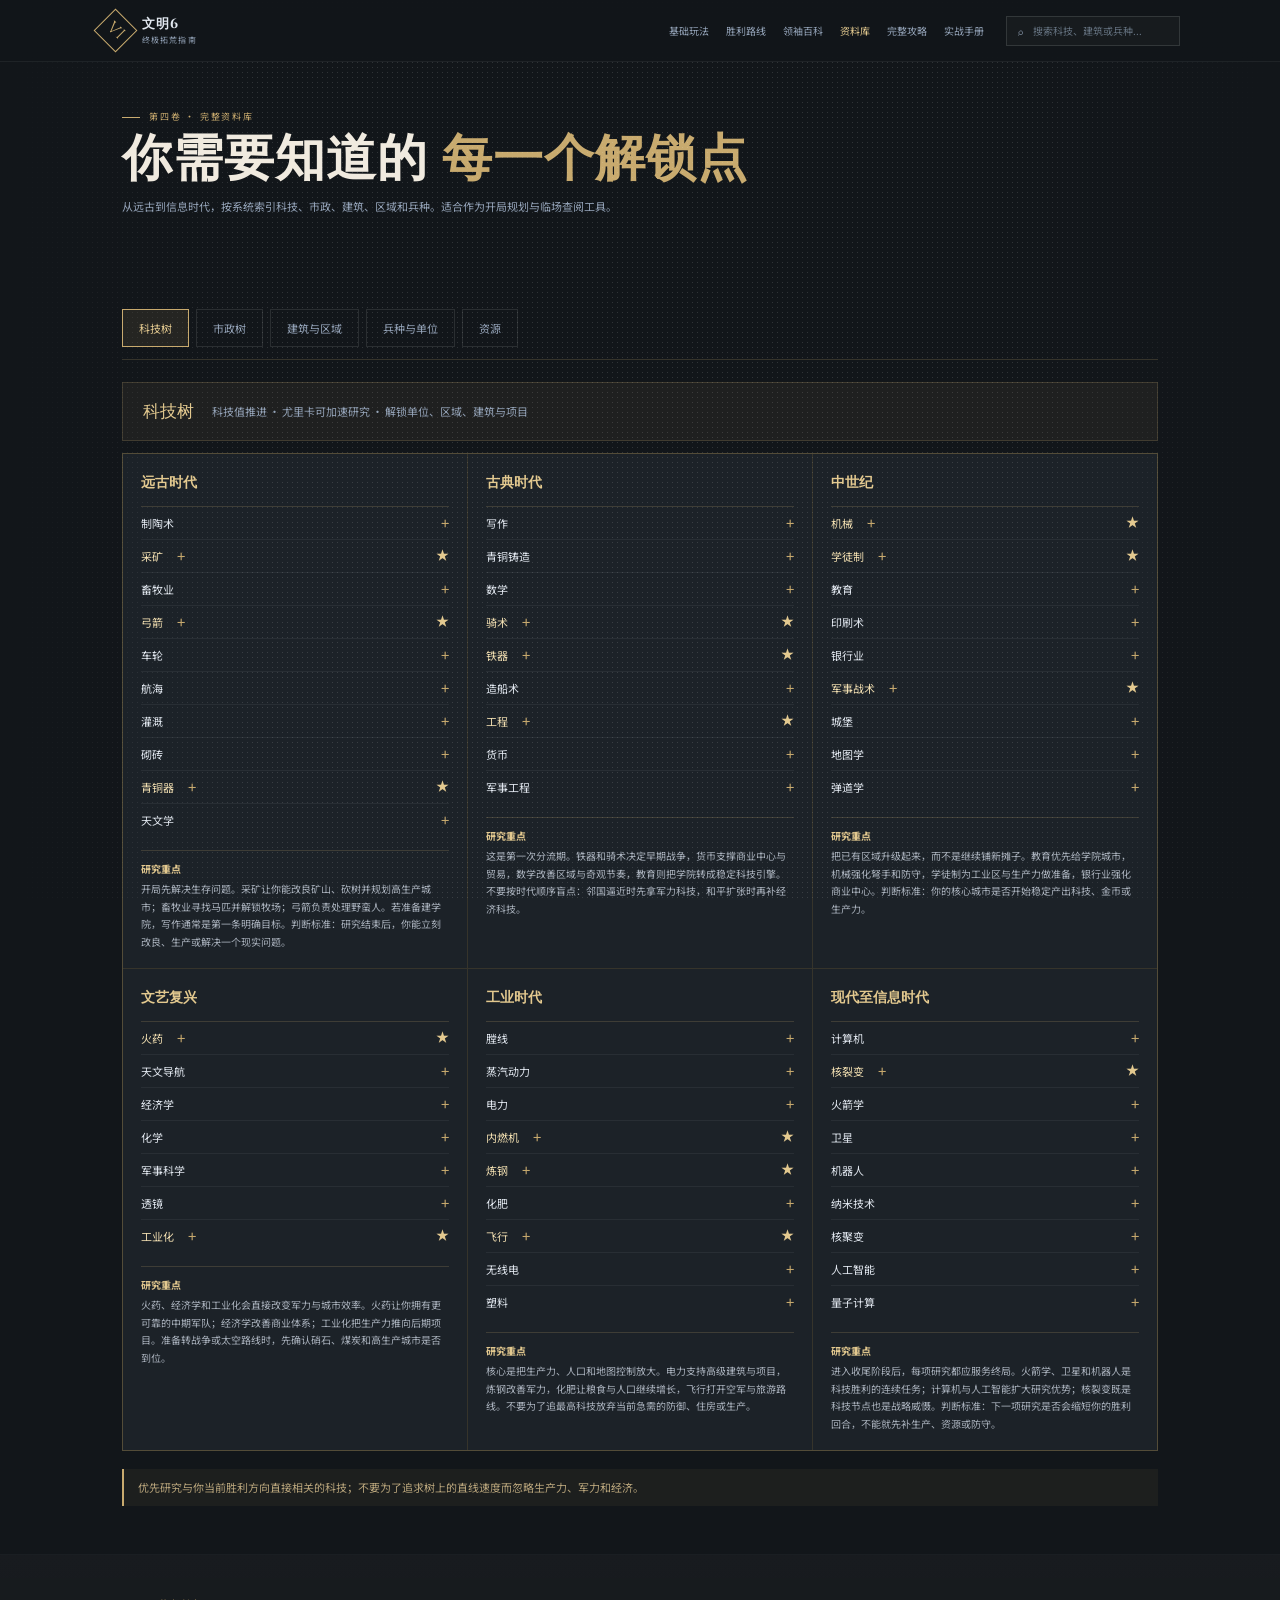
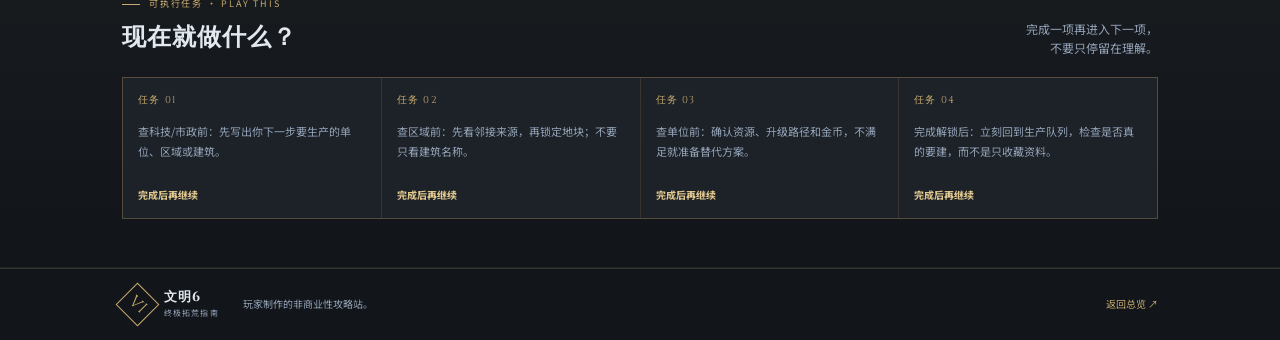
==== commit 010f002b: "Update all pages and styles" ====
--- a/database.html
+++ b/database.html
@@ -1 +1 @@
-<!doctype html><html lang="zh-CN"><head><meta charset="UTF-8"/><meta name="viewport" content="width=device-width,initial-scale=1"/><meta name="description" content="文明6科技、市政、建筑、区域与兵种资料库。"/><title>资料库 · 文明6终极拓荒指南</title><link rel="preconnect" href="https://fonts.googleapis.com"/><link rel="preconnect" href="https://fonts.gstatic.com" crossorigin/><link href="https://fonts.googleapis.com/css2?family=Cinzel:wght@500;600;700&family=Noto+Sans+SC:wght@400;500;600;700&display=swap" rel="stylesheet"/><link rel="stylesheet" href="styles.css"/></head><body><div class="site-shell"><header class="site-header"><div class="nav-wrap"><a class="brand" href="index.html"><span class="brand-mark">VI</span><span><b>文明6</b><small>终极拓荒指南</small></span></a><button class="menu-toggle" type="button" aria-label="打开导航" aria-expanded="false">☰</button><nav class="main-nav"><a href="basics.html">基础玩法</a><a href="victories.html">胜利路线</a><a href="leaders.html">领袖百科</a><a class="database-nav" href="database.html">资料库</a><a href="playbook.html">实战手册</a></nav><label class="search-box"><span>⌕</span><input type="search" placeholder="搜索科技、建筑或兵种..."/></label></div></header><main><section class="page-hero container"><p class="eyebrow"><span></span> 第四卷 · 完整资料库</p><h1>你需要知道的<br/><em>每一个解锁点</em></h1><p>从远古到信息时代，按系统索引科技、市政、建筑、区域和兵种。适合作为开局规划与临场查阅工具。</p></section><section class="section container"><div class="database-tabs" role="tablist"><button class="database-tab active" data-db="tech" role="tab" aria-selected="true">科技树</button><button class="database-tab" data-db="civic" role="tab" aria-selected="false">市政树</button><button class="database-tab" data-db="building" role="tab" aria-selected="false">建筑与区域</button><button class="database-tab" data-db="unit" role="tab" aria-selected="false">兵种与单位</button></div><div class="database-panel active" data-db-panel="tech"><div class="db-summary"><b>科技树</b><span>科技值推进 · 尤里卡可加速研究 · 解锁单位、区域、建筑与项目</span></div><div class="era-columns"><div><h3>远古时代</h3><p>制陶术　采矿　畜牧业　弓箭　车轮　航海　灌溉　砌砖　青铜器　天文学</p></div><div><h3>古典时代</h3><p>写作　青铜铸造　数学　骑术　铁器　造船术　工程　货币　军事工程</p></div><div><h3>中世纪</h3><p>机械　学徒制　教育　印刷术　银行业　军事战术　城堡　地图学　弹道学</p></div><div><h3>文艺复兴</h3><p>火药　天文导航　经济学　化学　军事科学　透镜　工业化</p></div><div><h3>工业时代</h3><p>膛线　蒸汽动力　电力　内燃机　炼钢　化肥　飞行　无线电　塑料</p></div><div><h3>现代至信息时代</h3><p>计算机　核裂变　火箭学　卫星　机器人　纳米技术　核聚变　人工智能　量子计算</p></div></div><div class="db-tip">优先研究与你当前胜利方向直接相关的科技；不要为了追求树上的直线速度而忽略生产力、军力和经济。</div></div><div class="database-panel" data-db-panel="civic"><div class="db-summary"><b>市政树</b><span>文化值推进 · 鼓舞可加速研究 · 解锁政策卡、政府、区域与外交能力</span></div><div class="era-columns"><div><h3>远古时代</h3><p>法典　工艺　对外贸易　早期帝国　军事传统　神秘主义　国家劳动力</p></div><div><h3>古典时代</h3><p>防御战术　戏剧与诗歌　游戏与娱乐　军事训练　政治哲学　历史记录　神学</p></div><div><h3>中世纪</h3><p>民政　神权　封建主义　行会　中世纪集市　雇佣兵　海军传统</p></div><div><h3>文艺复兴</h3><p>外交服务　探索　人文主义　重商主义　改革教会　启蒙运动</p></div><div><h3>工业时代</h3><p>土木工程　殖民主义　民族主义　自然史　歌剧与芭蕾　焦土政策　城市化</p></div><div><h3>现代至信息时代</h3><p>资本主义　阶级斗争　保护主义　意识形态　大众传媒　动员　核计划　冷战　文化遗产　太空竞赛　全球化　社交媒体　未来公民</p></div></div><div class="db-tip">每次完成市政后检查政策槽位。科技路线不应忽视文化，因为政策卡决定你能否把领先转成胜利。</div></div><div class="database-panel" data-db-panel="building"><div class="db-summary"><b>建筑与区域</b><span>区域先于建筑 · 建筑链通常按基础、进阶、顶级三级升级</span></div><div class="catalog-grid"><article><h3>城市中心</h3><p>宫殿 · 纪念碑 · 谷仓 · 水车 · 古典城墙 · 中世纪城墙 · 文艺复兴城墙 · 下水道 · 防洪堤</p></article><article><h3>学院区</h3><p>图书馆 · 大学 · 研究实验室 · 伊斯兰学校 · 炼金术协会</p></article><article><h3>圣地</h3><p>神社 · 寺庙 · 礼拜堂 · 清真寺 · 犹太会堂 · 宝塔 · 大教堂 · 佛塔 · 瓦特寺</p></article><article><h3>商业中心</h3><p>市场 · 银行 · 证券交易所 · 大集市 · 镀金金库</p></article><article><h3>工业区</h3><p>工坊 · 工厂 · 发电厂 · 煤电厂 · 石油电厂 · 核电厂 · 电子工厂</p></article><article><h3>剧院广场</h3><p>露天剧场 · 博物馆 · 考古博物馆 · 艺术博物馆 · 广播中心 · 电影制片厂 · 玛拉埃</p></article><article><h3>军营</h3><p>兵营 · 马厩 · 军械库 · 军事学院 · 奥尔杜</p></article><article><h3>港口与机场</h3><p>灯塔 · 船坞 · 海港 · 机场 · 机库 · 空军基地</p></article><article><h3>娱乐、保护区与水上乐园</h3><p>竞技场 · 动物园 · 体育场 · 水族馆 · 小树林 · 圣所 · 城市公园</p></article><article><h3>政府与外交</h3><p>祖庭 · 谒见厅 · 军阀王座 · 外交部 · 大师礼拜堂 · 情报机构 · 国家历史博物馆</p></article></div><div class="db-tip">不要每座城市复制全套建筑链，先按城市职责选择区域，再补它真正需要的建筑。</div></div><div class="database-panel" data-db-panel="unit"><div class="db-summary"><b>兵种与单位</b><span>单位分为战斗、民用、支援、海军、空军和伟人系统</span></div><div class="unit-catalog"><article><h3>近战与侦察</h3><p>勇士 → 剑士 → 火枪手 → 线列步兵 → 步兵 → 机械化步兵</p><small>占城、护航与前排抗伤。</small></article><article><h3>远程单位</h3><p>投石兵 → 弓箭手 → 弩手 → 野战炮 → 机枪</p><small>依靠地形与前排掩护输出。</small></article><article><h3>骑兵与重骑兵</h3><p>骑手 → 重装骑手 → 骑士 → 胸甲骑兵 → 坦克 → 现代装甲</p><small>绕后、掠夺、追击和快速推进。</small></article><article><h3>攻城单位</h3><p>投石车 → 弩炮 → 炮 → 火箭炮</p><small>拆城防，必须有护卫与侦察。</small></article><article><h3>海军</h3><p>桨帆船 → 三列桨座 → 护卫舰 → 战列舰 → 导弹巡洋舰；潜艇 → 核潜艇</p><small>群岛地图与海岸胜利路线更重要。</small></article><article><h3>空军</h3><p>双翼机 → 战斗机 → 喷气战斗机；轰炸机 → 喷气轰炸机</p><small>机场与机库决定驻军容量。</small></article><article><h3>民用单位</h3><p>开拓者 · 工人 · 商人 · 间谍 · 传教士 · 使徒 · 考古学家 · 自然学家 · 摇滚乐队</p><small>避免暴露在前线。</small></article><article><h3>支援单位</h3><p>攻城塔 · 破城槌 · 医疗兵 · 观测气球 · 防空炮 · 军事工程师</p><small>支援加成常常决定攻城效率。</small></article></div><div class="db-tip">升级老兵通常比重新生产更快；远程适合大多数战争，骑兵适合开放地形，后期空军会改变战场尺度。</div></div></section></main><footer class="site-footer"><div class="container footer-inner"><div class="brand"><span class="brand-mark">VI</span><span><b>文明6</b><small>终极拓荒指南</small></span></div><p>玩家制作的非商业性攻略站。</p><a href="index.html">返回总览 ↗</a></div></footer></div><script src="site-nav.js"></script><script src="script.js"></script></body></html>
+<!doctype html><html lang="zh-CN"><head><meta charset="UTF-8"/><meta name="viewport" content="width=device-width,initial-scale=1"/><meta name="description" content="文明6科技、市政、建筑、区域与兵种资料库。"/><title>资料库 · 文明6终极拓荒指南</title><link rel="preconnect" href="https://fonts.googleapis.com"/><link rel="preconnect" href="https://fonts.gstatic.com" crossorigin/><link href="https://fonts.googleapis.com/css2?family=Cinzel:wght@500;600;700&family=Noto+Sans+SC:wght@400;500;600;700&display=swap" rel="stylesheet"/><link rel="stylesheet" href="styles.css"/></head><body><div class="site-shell"><header class="site-header"><div class="nav-wrap"><a class="brand" href="index.html"><span class="brand-mark">VI</span><span><b>文明6</b><small>终极拓荒指南</small></span></a><button class="menu-toggle" type="button" aria-label="打开导航" aria-expanded="false">☰</button><nav class="main-nav"><a href="basics.html">基础玩法</a><a href="victories.html">胜利路线</a><a href="leaders.html">领袖百科</a><a class="database-nav" href="database.html">资料库</a><a href="playbook.html">实战手册</a></nav><label class="search-box"><span>⌕</span><input type="search" placeholder="搜索科技、建筑或兵种..."/></label></div></header><main><section class="page-hero container"><p class="eyebrow"><span></span> 第四卷 · 完整资料库</p><h1>你需要知道的 <em>每一个解锁点</em></h1><p>从远古到信息时代，按系统索引科技、市政、建筑、区域和兵种。适合作为开局规划与临场查阅工具。</p></section><section class="section container"><div class="database-tabs" role="tablist"><button class="database-tab active" data-db="tech" role="tab" aria-selected="true">科技树</button><button class="database-tab" data-db="civic" role="tab" aria-selected="false">市政树</button><button class="database-tab" data-db="building" role="tab" aria-selected="false">建筑与区域</button><button class="database-tab" data-db="unit" role="tab" aria-selected="false">兵种与单位</button></div><div class="database-panel active" data-db-panel="tech"><div class="db-summary"><b>科技树</b><span>科技值推进 · 尤里卡可加速研究 · 解锁单位、区域、建筑与项目</span></div><div class="era-columns"><div><h3>远古时代</h3><p>制陶术　采矿　畜牧业　弓箭　车轮　航海　灌溉　砌砖　青铜器　天文学</p></div><div><h3>古典时代</h3><p>写作　青铜铸造　数学　骑术　铁器　造船术　工程　货币　军事工程</p></div><div><h3>中世纪</h3><p>机械　学徒制　教育　印刷术　银行业　军事战术　城堡　地图学　弹道学</p></div><div><h3>文艺复兴</h3><p>火药　天文导航　经济学　化学　军事科学　透镜　工业化</p></div><div><h3>工业时代</h3><p>膛线　蒸汽动力　电力　内燃机　炼钢　化肥　飞行　无线电　塑料</p></div><div><h3>现代至信息时代</h3><p>计算机　核裂变　火箭学　卫星　机器人　纳米技术　核聚变　人工智能　量子计算</p></div></div><div class="db-tip">优先研究与你当前胜利方向直接相关的科技；不要为了追求树上的直线速度而忽略生产力、军力和经济。</div></div><div class="database-panel" data-db-panel="civic"><div class="db-summary"><b>市政树</b><span>文化值推进 · 鼓舞可加速研究 · 解锁政策卡、政府、区域与外交能力</span></div><div class="era-columns"><div><h3>远古时代</h3><p>法典　工艺　对外贸易　早期帝国　军事传统　神秘主义　国家劳动力</p></div><div><h3>古典时代</h3><p>防御战术　戏剧与诗歌　游戏与娱乐　军事训练　政治哲学　历史记录　神学</p></div><div><h3>中世纪</h3><p>民政　神权　封建主义　行会　中世纪集市　雇佣兵　海军传统</p></div><div><h3>文艺复兴</h3><p>外交服务　探索　人文主义　重商主义　改革教会　启蒙运动</p></div><div><h3>工业时代</h3><p>土木工程　殖民主义　民族主义　自然史　歌剧与芭蕾　焦土政策　城市化</p></div><div><h3>现代至信息时代</h3><p>资本主义　阶级斗争　保护主义　意识形态　大众传媒　动员　核计划　冷战　文化遗产　太空竞赛　全球化　社交媒体　未来公民</p></div></div><div class="db-tip">每次完成市政后检查政策槽位。科技路线不应忽视文化，因为政策卡决定你能否把领先转成胜利。</div></div><div class="database-panel" data-db-panel="building"><div class="db-summary"><b>建筑与区域</b><span>区域先于建筑 · 建筑链通常按基础、进阶、顶级三级升级</span></div><div class="catalog-grid"><article><h3>城市中心</h3><p>宫殿 · 纪念碑 · 谷仓 · 水车 · 古典城墙 · 中世纪城墙 · 文艺复兴城墙 · 下水道 · 防洪堤</p></article><article><h3>学院区</h3><p>图书馆 · 大学 · 研究实验室 · 伊斯兰学校 · 炼金术协会</p></article><article><h3>圣地</h3><p>神社 · 寺庙 · 礼拜堂 · 清真寺 · 犹太会堂 · 宝塔 · 大教堂 · 佛塔 · 瓦特寺</p></article><article><h3>商业中心</h3><p>市场 · 银行 · 证券交易所 · 大集市 · 镀金金库</p></article><article><h3>工业区</h3><p>工坊 · 工厂 · 发电厂 · 煤电厂 · 石油电厂 · 核电厂 · 电子工厂</p></article><article><h3>剧院广场</h3><p>露天剧场 · 博物馆 · 考古博物馆 · 艺术博物馆 · 广播中心 · 电影制片厂 · 玛拉埃</p></article><article><h3>军营</h3><p>兵营 · 马厩 · 军械库 · 军事学院 · 奥尔杜</p></article><article><h3>港口与机场</h3><p>灯塔 · 船坞 · 海港 · 机场 · 机库 · 空军基地</p></article><article><h3>娱乐、保护区与水上乐园</h3><p>竞技场 · 动物园 · 体育场 · 水族馆 · 小树林 · 圣所 · 城市公园</p></article><article><h3>政府与外交</h3><p>祖庭 · 谒见厅 · 军阀王座 · 外交部 · 大师礼拜堂 · 情报机构 · 国家历史博物馆</p></article></div><div class="db-tip">不要每座城市复制全套建筑链，先按城市职责选择区域，再补它真正需要的建筑。</div></div><div class="database-panel" data-db-panel="unit"><div class="db-summary"><b>兵种与单位</b><span>单位分为战斗、民用、支援、海军、空军和伟人系统</span></div><div class="unit-catalog"><article><h3>近战与侦察</h3><p>勇士 → 剑士 → 火枪手 → 线列步兵 → 步兵 → 机械化步兵</p><small>占城、护航与前排抗伤。</small></article><article><h3>远程单位</h3><p>投石兵 → 弓箭手 → 弩手 → 野战炮 → 机枪</p><small>依靠地形与前排掩护输出。</small></article><article><h3>骑兵与重骑兵</h3><p>骑手 → 重装骑手 → 骑士 → 胸甲骑兵 → 坦克 → 现代装甲</p><small>绕后、掠夺、追击和快速推进。</small></article><article><h3>攻城单位</h3><p>投石车 → 弩炮 → 炮 → 火箭炮</p><small>拆城防，必须有护卫与侦察。</small></article><article><h3>海军</h3><p>桨帆船 → 三列桨座 → 护卫舰 → 战列舰 → 导弹巡洋舰；潜艇 → 核潜艇</p><small>群岛地图与海岸胜利路线更重要。</small></article><article><h3>空军</h3><p>双翼机 → 战斗机 → 喷气战斗机；轰炸机 → 喷气轰炸机</p><small>机场与机库决定驻军容量。</small></article><article><h3>民用单位</h3><p>开拓者 · 工人 · 商人 · 间谍 · 传教士 · 使徒 · 考古学家 · 自然学家 · 摇滚乐队</p><small>避免暴露在前线。</small></article><article><h3>支援单位</h3><p>攻城塔 · 破城槌 · 医疗兵 · 观测气球 · 防空炮 · 军事工程师</p><small>支援加成常常决定攻城效率。</small></article></div><div class="db-tip">升级老兵通常比重新生产更快；远程适合大多数战争，骑兵适合开放地形，后期空军会改变战场尺度。</div></div></section></main><footer class="site-footer"><div class="container footer-inner"><div class="brand"><span class="brand-mark">VI</span><span><b>文明6</b><small>终极拓荒指南</small></span></div><p>玩家制作的非商业性攻略站。</p><a href="index.html">返回总览 ↗</a></div></footer></div><script src="site-nav.js"></script><script src="script.js"></script></body></html>
--- a/styles.css
+++ b/styles.css
@@ -22,9 +22,147 @@
 @media (max-width:850px){.playbook-layout{grid-template-columns:1fr}.resource-guide{grid-template-columns:repeat(2,1fr)}}
 @media (max-width:620px){.build-order li{grid-template-columns:25px 1fr}.build-order li em{grid-column:2}.route-matrix,.resource-guide{grid-template-columns:1fr}.resource-column p{min-height:unset}}
 .leader-portrait{width:83px!important;min-width:83px!important;height:83px!important;align-self:center;border-radius:50%!important;border:2px solid rgba(200,170,110,.72);background-size:cover!important;background-position:center!important;box-shadow:0 0 0 4px rgba(18,22,26,.75),0 5px 16px rgba(0,0,0,.32)}.leader-portrait span{align-self:end!important;margin-bottom:0!important;width:100%!important;height:auto!important;border:0!important;border-radius:0!important;background:linear-gradient(transparent,rgba(18,22,26,.88))!important;padding:18px 5px 4px!important;color:#f6e9c8!important;font-size:13px!important;text-shadow:0 1px 5px #000}.leader-arrow{display:none!important}@media (max-width:620px){.leader-portrait{width:68px!important;min-width:68px!important;height:68px!important}}
-.leader-portrait span{display:none!important}.main-nav .database-nav{color:var(--gold-light);border:1px solid rgba(200,170,110,.55);padding:5px 9px;background:rgba(200,170,110,.08)}
+.leader-portrait span{display:none!important}
 .leader-directory{margin-top:24px;border:1px solid var(--line);background:rgba(28,34,40,.78);padding:24px;animation:fade-in .25s ease}.directory-head{display:flex;justify-content:space-between;gap:30px;align-items:end;padding-bottom:18px;border-bottom:1px solid var(--line)}.directory-head h3{font-size:21px;margin:5px 0 0}.directory-head p{max-width:430px;color:var(--muted);font-size:11px;margin:0}.directory-grid{display:grid;grid-template-columns:repeat(4,1fr);gap:1px;margin-top:14px;background:var(--line);border:1px solid var(--line)}.directory-grid>div{background:var(--panel);padding:16px;min-height:135px}.directory-grid b{font:12px var(--serif);color:var(--gold-light)}.directory-grid p{font-size:10px;color:var(--muted);line-height:1.65;margin:8px 0 0}.directory-note{color:#8f815f;font-size:10px;margin:15px 0 0}.filter-directory{border-color:rgba(200,170,110,.35)!important;color:var(--gold-light)!important}
 @media (max-width:850px){.directory-grid{grid-template-columns:repeat(2,1fr)}.directory-head{display:block}.directory-head p{margin-top:10px}}
 @media (max-width:620px){.leader-directory{padding:15px}.directory-grid{grid-template-columns:1fr}.directory-grid>div{min-height:unset}.filter-directory{width:100%}}
 .database-section{background:radial-gradient(circle at 8% 10%,rgba(200,170,110,.05),transparent 30%)}.database-tabs{display:flex;gap:7px;flex-wrap:wrap;border-bottom:1px solid var(--line);padding-bottom:12px;margin-bottom:22px}.database-tab{font:11px var(--sans);color:var(--muted);background:none;border:1px solid rgba(255,255,255,.1);padding:10px 16px;cursor:pointer}.database-tab:hover,.database-tab.active{border-color:var(--gold);color:var(--gold-light);background:rgba(200,170,110,.1)}.database-panel{display:none}.database-panel.active{display:block;animation:fade-in .25s ease}.db-summary{display:flex;gap:18px;align-items:center;padding:17px 20px;border:1px solid var(--line);background:rgba(200,170,110,.07);margin-bottom:12px}.db-summary b{font:17px var(--serif);color:var(--gold-light);white-space:nowrap}.db-summary span{font-size:11px;color:var(--muted)}.era-columns{display:grid;grid-template-columns:repeat(3,1fr);gap:1px;background:var(--line);border:1px solid var(--line)}.era-columns>div{background:var(--panel);padding:18px;min-height:145px}.era-columns h3,.catalog-grid h3,.unit-catalog h3{font-size:14px;color:var(--gold-light);margin-bottom:9px}.era-columns p,.catalog-grid p,.unit-catalog p{font-size:11px;color:var(--muted);line-height:1.9;margin:0}.db-tip{border-left:2px solid var(--gold);margin-top:18px;padding:10px 14px;background:rgba(200,170,110,.06);color:#b8a47b;font-size:11px}.catalog-grid{display:grid;grid-template-columns:repeat(3,1fr);gap:1px;background:var(--line);border:1px solid var(--line)}.catalog-grid article{background:var(--panel);padding:18px;min-height:145px}.unit-catalog{display:grid;grid-template-columns:repeat(4,1fr);gap:1px;background:var(--line);border:1px solid var(--line)}.unit-catalog article{background:var(--panel);padding:18px;min-height:175px}.unit-catalog small{display:block;border-top:1px solid var(--line);margin-top:11px;padding-top:9px;color:#988660;font-size:10px;line-height:1.7}.database-section+.section{border-top:0}@media (max-width:850px){.era-columns{grid-template-columns:repeat(2,1fr)}.catalog-grid{grid-template-columns:repeat(2,1fr)}.unit-catalog{grid-template-columns:repeat(2,1fr)}}@media (max-width:620px){.database-tabs{display:grid;grid-template-columns:repeat(2,1fr)}.database-tab{width:100%}.db-summary{display:block}.db-summary span{display:block;margin-top:6px}.era-columns,.catalog-grid,.unit-catalog{grid-template-columns:1fr}.era-columns>div,.catalog-grid article,.unit-catalog article{min-height:unset}}
 .page-hero{padding-top:100px;padding-bottom:80px;min-height:360px;display:flex;flex-direction:column;justify-content:center}.page-hero h1{font-size:clamp(42px,6vw,76px);margin:0 0 20px}.page-hero h1 em{color:var(--gold);font-style:normal}.page-hero>p:last-child{max-width:650px;color:var(--muted);font-size:13px;line-height:2}.main-nav a.current{color:var(--gold-light)}.timeline-grid,.route-grid,.advice-grid{display:grid;grid-template-columns:repeat(4,1fr);gap:12px}.timeline-card,.route-card,.advice-grid article{padding:24px;border:1px solid var(--line);background:rgba(255,255,255,.025);min-height:190px}.timeline-card span,.route-code{color:var(--gold);font-size:10px;letter-spacing:.14em}.timeline-card h3,.route-card h3,.advice-grid h3{margin:18px 0 10px}.timeline-card p,.route-card p,.advice-grid p{color:var(--muted);font-size:12px;line-height:1.9}.route-card{min-height:230px}.route-card b{display:block;color:var(--gold-light);font-size:10px;line-height:1.7;margin-top:18px}.advice-grid{grid-template-columns:repeat(2,1fr)}.advice-grid article{min-height:150px}@media(max-width:760px){.timeline-grid,.route-grid{grid-template-columns:repeat(2,1fr)}}@media(max-width:520px){.page-hero{padding-top:70px;padding-bottom:55px;min-height:300px}.timeline-grid,.route-grid,.advice-grid{grid-template-columns:1fr}.timeline-card,.route-card{min-height:0}}
+.home-entry-grid{display:grid;grid-template-columns:repeat(5,1fr);gap:1px;background:var(--line);border:1px solid var(--line)}.home-entry{position:relative;display:flex;flex-direction:column;min-height:245px;padding:24px 20px;background:var(--panel);color:var(--text);text-decoration:none;transition:.25s}.home-entry:hover{background:#252e36;transform:translateY(-3px)}.entry-no{position:absolute;right:17px;top:16px;color:#586570;font:11px var(--serif)}.entry-icon{color:var(--gold);font-size:30px;line-height:1;margin-bottom:24px}.home-entry h3{font-size:17px;margin-bottom:9px}.home-entry p{color:var(--muted);font-size:11px;line-height:1.8;margin-bottom:18px}.home-entry b{color:var(--gold-light);font-size:10px;margin-top:auto}.principle-strip{display:grid;grid-template-columns:repeat(4,1fr);gap:1px;background:var(--line);border:1px solid var(--line)}.principle-strip div{display:grid;gap:5px;padding:18px;background:rgba(255,255,255,.025)}.principle-strip b{font:13px var(--serif);color:var(--gold-light)}.principle-strip span{font-size:11px;color:var(--muted)}
+@media(max-width:850px){.home-entry-grid{grid-template-columns:repeat(3,1fr)}.principle-strip{grid-template-columns:repeat(2,1fr)}}
+@media(max-width:620px){.home-entry-grid,.principle-strip{grid-template-columns:1fr}.home-entry{min-height:180px}}
+.task-section{border-top:1px solid rgba(255,255,255,.035)}.task-grid{display:grid;grid-template-columns:repeat(4,1fr);gap:1px;background:var(--line);border:1px solid var(--line)}.task-grid article{display:flex;flex-direction:column;min-height:190px;padding:21px;background:var(--panel)}.task-grid article>span{color:var(--gold);font:10px var(--serif);letter-spacing:.12em}.task-grid h3{font-size:16px;margin:16px 0 8px}.task-grid p{color:var(--muted);font-size:11px;line-height:1.85;margin:14px 0 18px}.task-grid b{color:var(--gold-light);font-size:10px;line-height:1.6;margin-top:auto}@media(max-width:850px){.task-grid{grid-template-columns:repeat(2,1fr)}}@media(max-width:620px){.task-grid{grid-template-columns:1fr}.task-grid article{min-height:145px}}.db-detail{display:grid;gap:4px;border-top:1px solid var(--line);margin-top:13px;padding-top:10px}.db-detail b{font-size:10px;color:var(--gold-light)}.db-detail span{font-size:10px;color:#a9b1bc;line-height:1.75}.catalog-grid article .db-detail,.unit-catalog article .db-detail{margin-top:14px}.db-entry-list{border-top:1px solid var(--line);margin-top:12px}.db-entry{border-bottom:1px solid rgba(255,255,255,.055);padding:8px 0}.db-entry:last-child{border-bottom:0}.db-entry summary{font:11px var(--sans);color:var(--text);display:flex;justify-content:space-between;gap:14px;cursor:pointer;list-style:none}.db-entry summary::-webkit-details-marker{display:none}.db-entry summary span{color:var(--gold);font-size:15px;line-height:1;transition:transform .2s}.db-entry[open] summary span{transform:rotate(45deg)}.db-entry p{color:var(--muted);font-size:10px;line-height:1.75;margin:8px 0 2px;padding-right:4px}.db-entry-list+.db-detail{margin-top:14px}.route-star{color:var(--gold-light)!important;font-size:13px!important;margin-left:auto}.route-note{border-left:2px solid var(--gold);padding-left:8px;color:var(--gold-light)!important}.route-note b{display:block;color:var(--gold);font-size:9px;margin-bottom:2px}.domination-focus summary{color:#f2dfb1}.resource-catalog{display:grid;grid-template-columns:repeat(2,1fr);gap:12px}.resource-catalog article{background:var(--panel);border:1px solid var(--line);padding:20px}.resource-kind{color:var(--gold);font:10px var(--serif);letter-spacing:.14em}.resource-catalog h3{font-size:17px;margin:11px 0 8px}.resource-catalog>article>p{color:var(--muted);font-size:11px;line-height:1.8}.resource-list{border-top:1px solid var(--line);margin-top:16px}.resource-list details{border-bottom:1px solid rgba(255,255,255,.055);padding:8px 0}.resource-list summary{display:flex;justify-content:space-between;color:var(--text);font-size:11px;cursor:pointer}.resource-list summary span{color:var(--gold);font-size:15px}.resource-list details p{color:var(--muted);font-size:10px;line-height:1.7;margin:7px 0 0}@media(max-width:620px){.resource-catalog{grid-template-columns:1fr}}
+.guide-cycle{display:grid;grid-template-columns:repeat(4,1fr);gap:1px;background:var(--line);border:1px solid var(--line)}.guide-cycle div,.guide-table>div,.formation-grid article,.decision-grid article{background:var(--panel);padding:20px}.guide-cycle div{display:grid;gap:7px}.guide-cycle b,.guide-table b,.decision-grid b{font:13px var(--serif);color:var(--gold-light)}.guide-cycle span,.guide-table span,.guide-table p,.formation-grid p,.decision-grid p{font-size:11px;line-height:1.8;color:var(--muted)}.guide-table{display:grid;grid-template-columns:repeat(2,1fr);gap:1px;background:var(--line);border:1px solid var(--line)}.guide-table span{display:block;border-top:1px solid var(--line);padding-top:10px;margin-top:10px;color:var(--gold)}.guide-table p{margin:8px 0 0}.formation-grid{display:grid;grid-template-columns:repeat(4,1fr);gap:1px;background:var(--line);border:1px solid var(--line)}.formation-grid article{min-height:175px}.formation-grid article>span{color:var(--gold);font:10px var(--serif);letter-spacing:.13em}.formation-grid h3{font-size:16px;margin:13px 0 7px}.decision-grid{display:grid;grid-template-columns:repeat(2,1fr);gap:1px;background:var(--line);border:1px solid var(--line)}.decision-grid article{min-height:150px}.decision-grid p{margin:10px 0 0}.guide-eras{margin-top:0}.checklist{display:grid;grid-template-columns:repeat(2,1fr);gap:10px}.checklist label{padding:15px 17px;border:1px solid var(--line);background:rgba(255,255,255,.025);color:var(--gold-light);font-size:12px}@media(max-width:850px){.guide-cycle,.formation-grid{grid-template-columns:repeat(2,1fr)}}@media(max-width:620px){.guide-cycle,.guide-table,.formation-grid,.decision-grid,.checklist{grid-template-columns:1fr}.guide-table>div{padding:17px}.checklist{gap:7px}}
+.route-guide-grid{display:grid;grid-template-columns:repeat(2,1fr);gap:12px}.route-guide-grid article{background:var(--panel);border:1px solid var(--line);padding:22px;min-height:310px}.route-guide-grid article>span{color:var(--gold);font:10px var(--serif);letter-spacing:.13em}.route-guide-grid h3{font-size:19px;margin:13px 0 12px}.route-guide-grid p{color:var(--muted);font-size:11px;line-height:1.8;margin:7px 0}.route-guide-grid p b{color:var(--gold-light)}@media(max-width:620px){.route-guide-grid{grid-template-columns:1fr}.route-guide-grid article{min-height:0}}
+
+/* Unified compact layout: tighter reading rhythm and denser information blocks. */
+body{font-size:13px;line-height:1.6}
+.container{max-width:1120px;padding-left:24px;padding-right:24px}
+.site-header{height:68px}
+.nav-wrap{max-width:1168px;padding:0 24px;gap:26px}
+.main-nav{gap:20px}
+.main-nav a,.small-link{font-size:11px}
+.search-box{height:32px;width:188px}
+.brand-mark{width:34px;height:34px;font-size:18px}
+.brand b{font-size:14px}
+.brand small{font-size:9px;margin-top:3px}
+.section{padding-top:64px;padding-bottom:72px}
+.section-heading{margin-bottom:26px}
+.section-heading h2{font-size:28px}
+.eyebrow{margin-bottom:12px}
+.page-hero{padding-top:62px;padding-bottom:50px;min-height:280px}
+.page-hero h1{font-size:clamp(38px,5vw,62px);margin-bottom:14px}
+.page-hero>p:last-child{font-size:12px;line-height:1.8}
+.basics-section>.section-heading,.basics-section>.basics-grid,.basics-section>.resource-strip{width:calc(100% - 48px)}
+.basic-card{padding:19px 18px 17px;min-height:220px}
+.basic-icon{font-size:24px;margin-bottom:14px}
+.basic-card h3{font-size:16px;margin-bottom:7px}
+.basic-card p{font-size:10px;line-height:1.65;margin-bottom:13px}
+.tip-line{padding-top:8px;font-size:9px}
+.knowledge-grid article{padding:16px;min-height:155px}
+.knowledge-grid article p{font-size:10px;line-height:1.7;margin:8px 0 10px}
+.knowledge-grid article small{padding-top:8px;font-size:9px}
+.resource-guide{gap:1px}
+.resource-column{padding:17px}
+.resource-column h3{font-size:14px;margin-bottom:6px}
+.resource-column p{font-size:10px;line-height:1.7;min-height:62px}
+.resource-column li{font-size:9px}
+.site-footer{padding:25px 0}
+.footer-inner{gap:24px}
+.home-entry{min-height:210px;padding:19px 17px}
+.task-grid article{min-height:165px;padding:17px}
+.timeline-card,.route-card,.advice-grid article{padding:19px;min-height:160px}
+.advanced-grid article,.route-guide-grid article{padding:18px}
+.modal{padding:28px}
+
+@media (max-width:850px){
+  .nav-wrap{gap:16px}
+  .main-nav{gap:12px}
+  .search-box{width:150px}
+  .page-hero{padding-top:54px;padding-bottom:42px;min-height:250px}
+  .section{padding-top:52px;padding-bottom:58px}
+  .basics-section>.section-heading,.basics-section>.basics-grid,.basics-section>.resource-strip{width:calc(100% - 36px)}
+}
+
+@media (max-width:620px){
+  .container{padding-left:18px;padding-right:18px}
+  .site-header{height:62px}
+  .nav-wrap{padding:0 18px}
+  .main-nav{top:62px}
+  .page-hero{padding-top:45px;padding-bottom:34px;min-height:220px}
+  .page-hero h1{font-size:clamp(34px,10vw,48px)}
+  .section{padding-top:44px;padding-bottom:50px}
+  .section-heading{margin-bottom:20px}
+  .section-heading h2{font-size:24px}
+  .basics-section>.section-heading,.basics-section>.basics-grid,.basics-section>.resource-strip{width:100%}
+  .basic-card{padding:17px 16px;min-height:unset}
+  .knowledge-grid article{min-height:unset}
+  .resource-column{padding:15px}
+  .resource-column p{min-height:unset}
+  .site-footer{padding:22px 0}
+}
+
+/* Second density pass: reduce oversized desktop rhythm as well. */
+body{font-size:12px;line-height:1.55}
+.container{max-width:1080px;padding-left:22px;padding-right:22px}
+.site-header{height:62px}
+.nav-wrap{max-width:1124px;padding:0 22px;gap:22px}
+.main-nav{gap:17px}
+.main-nav a,.small-link{font-size:10px}
+.search-box{height:30px;width:174px;font-size:10px}
+.search-box input{font-size:10px}
+.brand-mark{width:31px;height:31px;font-size:16px}
+.brand b{font-size:13px}
+.brand small{font-size:8px}
+.page-hero{padding-top:38px;padding-bottom:30px;min-height:205px}
+.page-hero h1{font-size:clamp(34px,4.3vw,50px);margin-bottom:10px}
+.page-hero>p:last-child{font-size:11px;line-height:1.65}
+.section{padding-top:42px;padding-bottom:48px}
+.section-heading{margin-bottom:19px}
+.section-heading h2{font-size:24px}
+.eyebrow{font-size:9px;margin-bottom:9px}
+.eyebrow span{width:18px}
+.basic-card{padding:15px 15px 14px;min-height:174px}
+.basic-icon{font-size:21px;margin-bottom:11px}
+.basic-card h3{font-size:14px;margin-bottom:5px}
+.basic-card p{font-size:9px;line-height:1.55;margin-bottom:10px}
+.tip-line{padding-top:7px;font-size:8px}
+.knowledge-grid article{padding:14px;min-height:130px}
+.knowledge-grid article b{font-size:12px}
+.knowledge-grid article p{font-size:9px;line-height:1.55;margin:6px 0 8px}
+.knowledge-grid article small{padding-top:7px;font-size:8px}
+.resource-column{padding:14px}
+.resource-column h3{font-size:13px}
+.resource-column p{font-size:9px;line-height:1.55;min-height:52px}
+.site-footer{padding:20px 0}
+.home-entry{min-height:180px;padding:16px 15px}
+.task-grid article{min-height:140px;padding:15px}
+.timeline-card,.route-card,.advice-grid article{padding:16px;min-height:140px}
+.advanced-grid article,.route-guide-grid article{padding:16px}
+.modal{padding:24px}
+
+@media (max-width:850px){
+  .site-header{height:60px}
+  .nav-wrap{padding:0 20px}
+  .page-hero{padding-top:34px;padding-bottom:26px;min-height:190px}
+  .section{padding-top:36px;padding-bottom:42px}
+}
+
+@media (max-width:620px){
+  .container{padding-left:16px;padding-right:16px}
+  .site-header{height:58px}
+  .nav-wrap{padding:0 16px}
+  .main-nav{top:58px}
+  .page-hero{padding-top:32px;padding-bottom:24px;min-height:180px}
+  .page-hero h1{font-size:clamp(30px,9vw,42px)}
+  .section{padding-top:34px;padding-bottom:40px}
+  .section-heading{margin-bottom:17px}
+  .section-heading h2{font-size:22px}
+  .basic-card{padding:14px;min-height:unset}
+  .knowledge-grid article{min-height:unset}
+  .resource-column{padding:13px}
+}
+
+/* Keep every page hero headline on one line. */
+.page-hero h1,.hero h1{white-space:nowrap}
+.page-hero h1 br,.hero h1 br{display:none}
